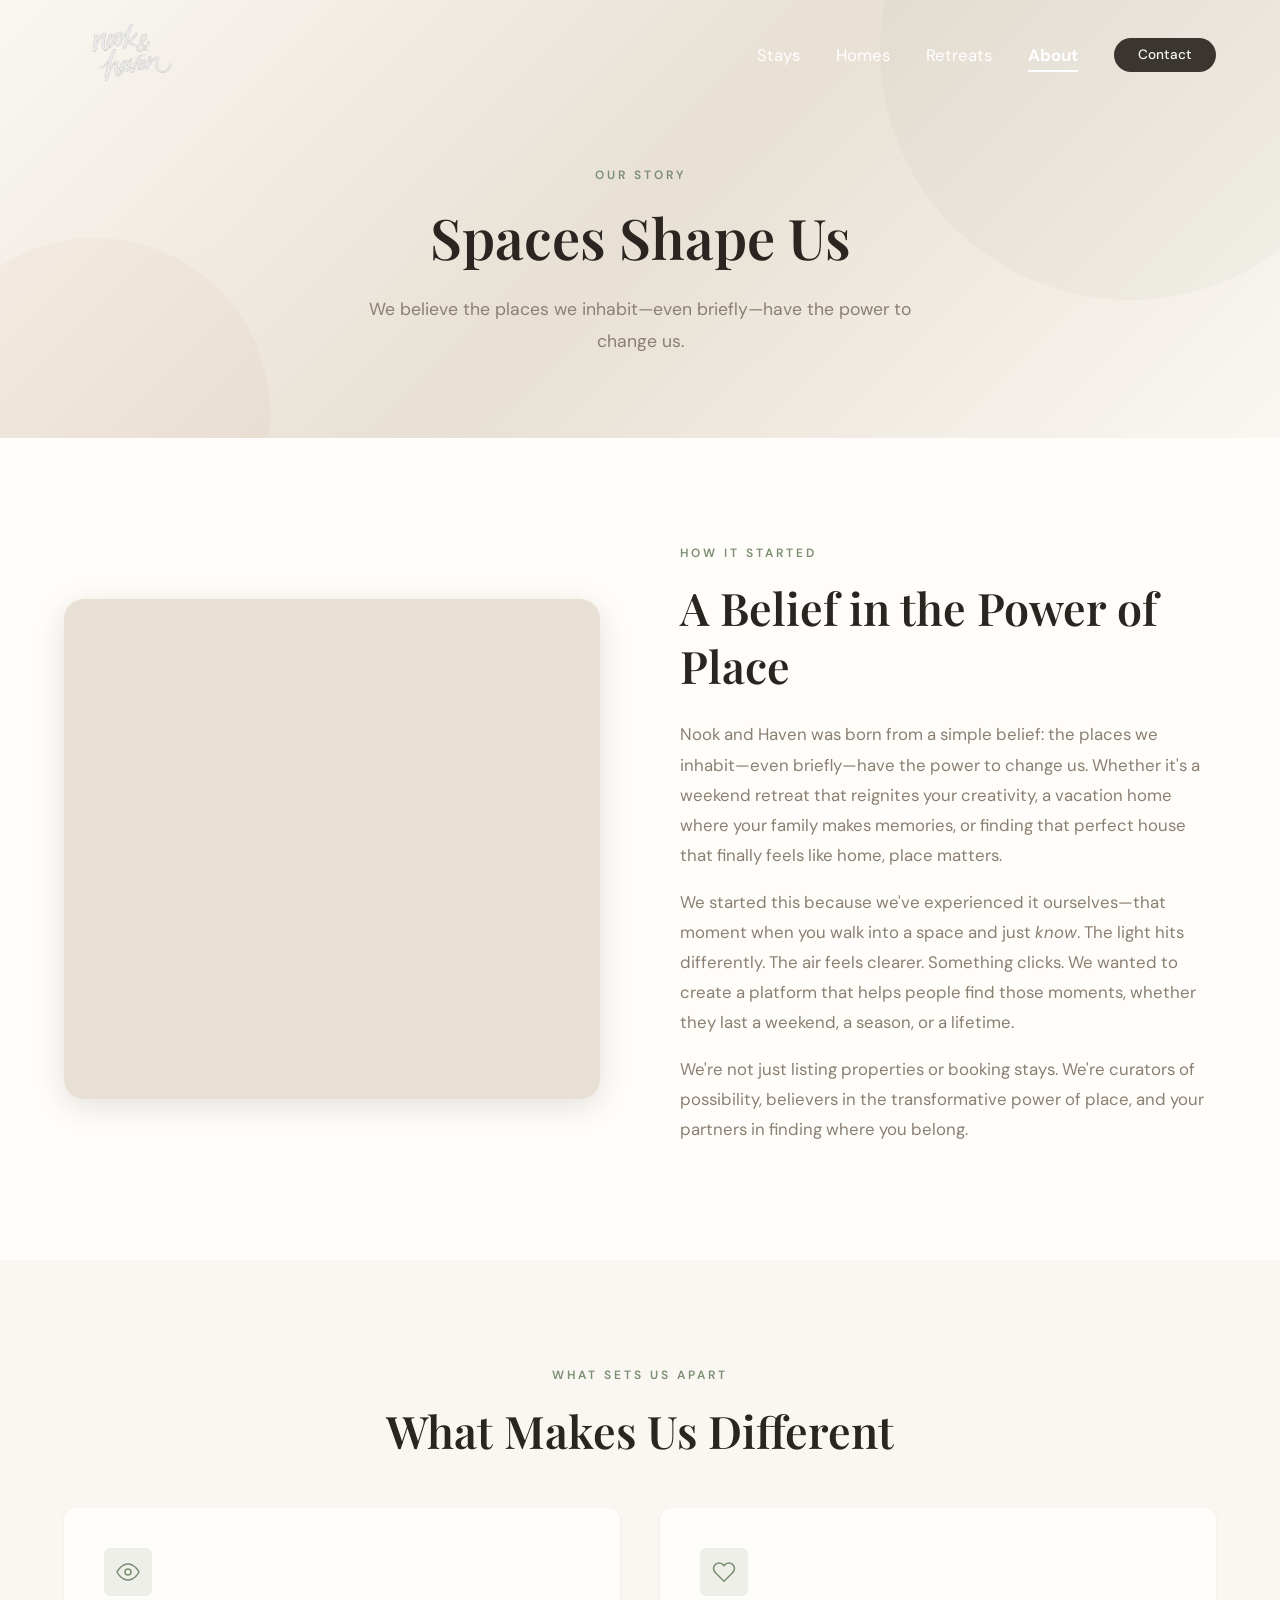
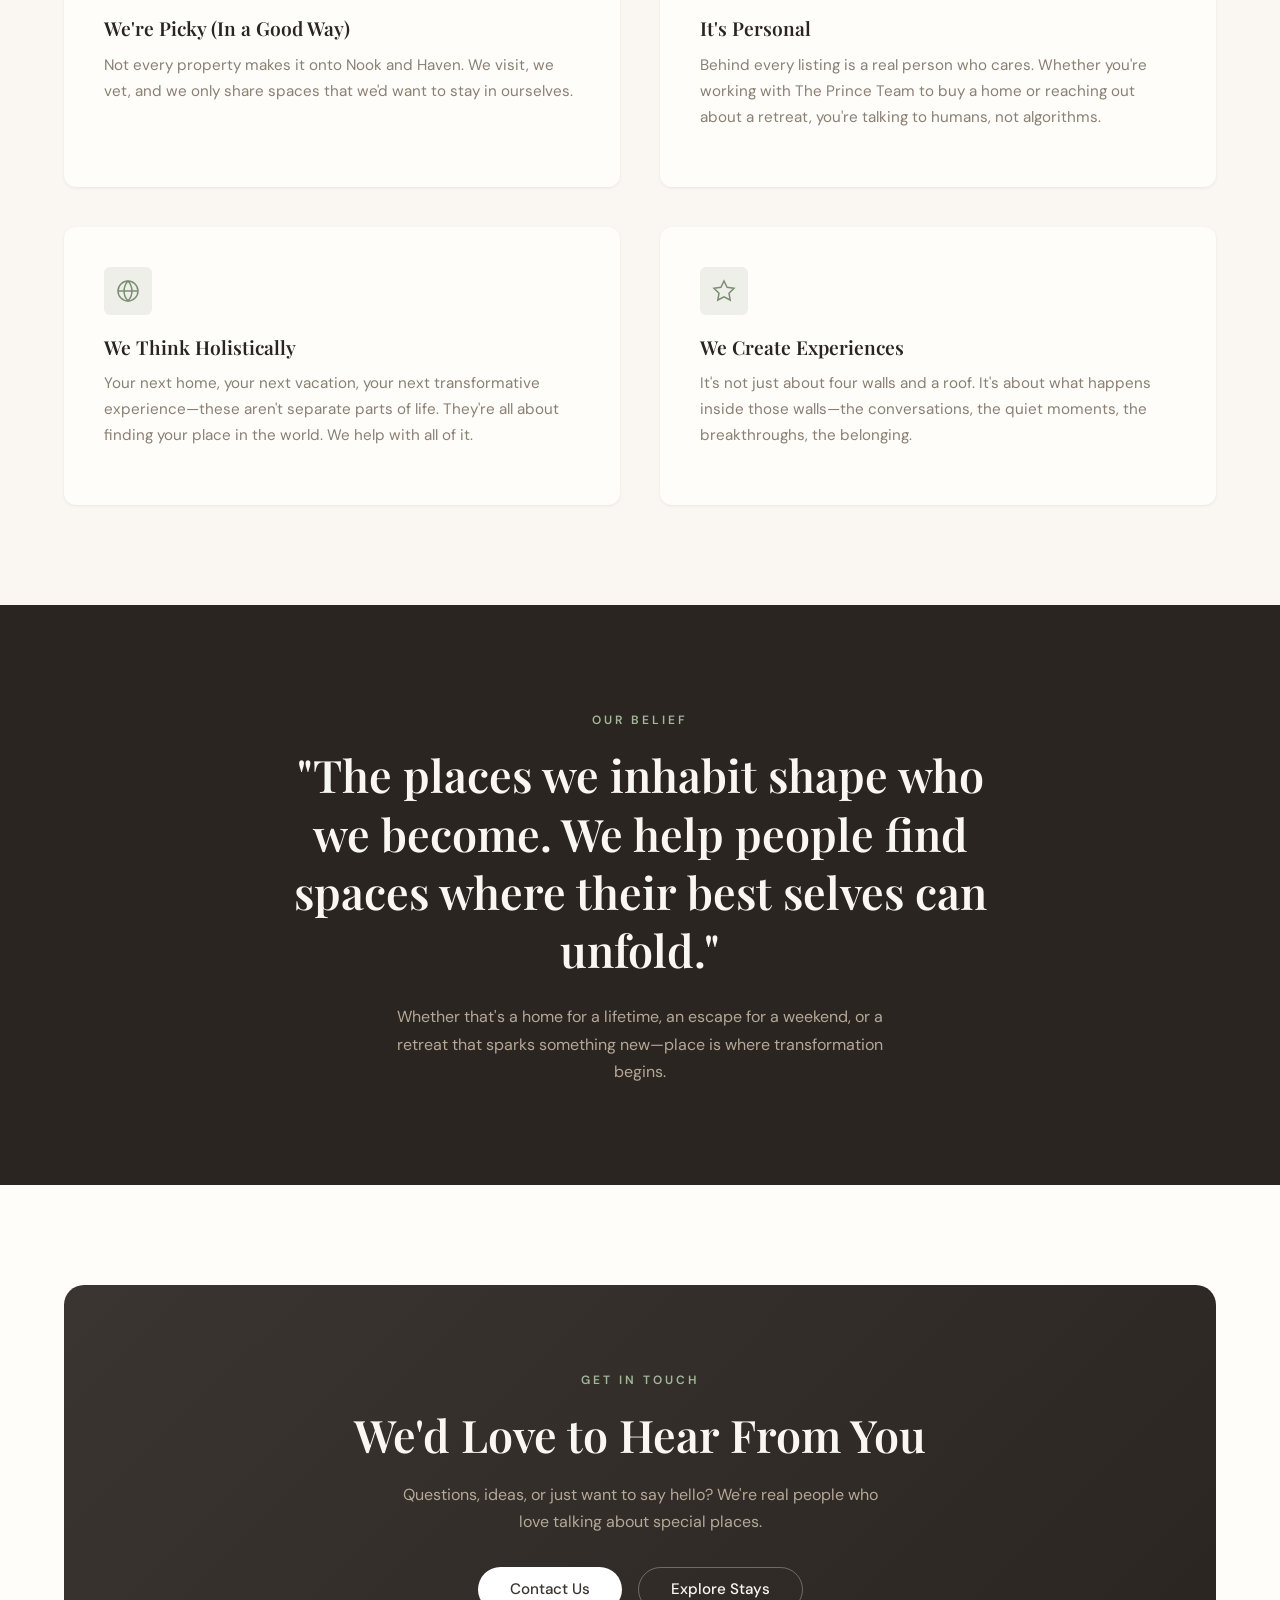
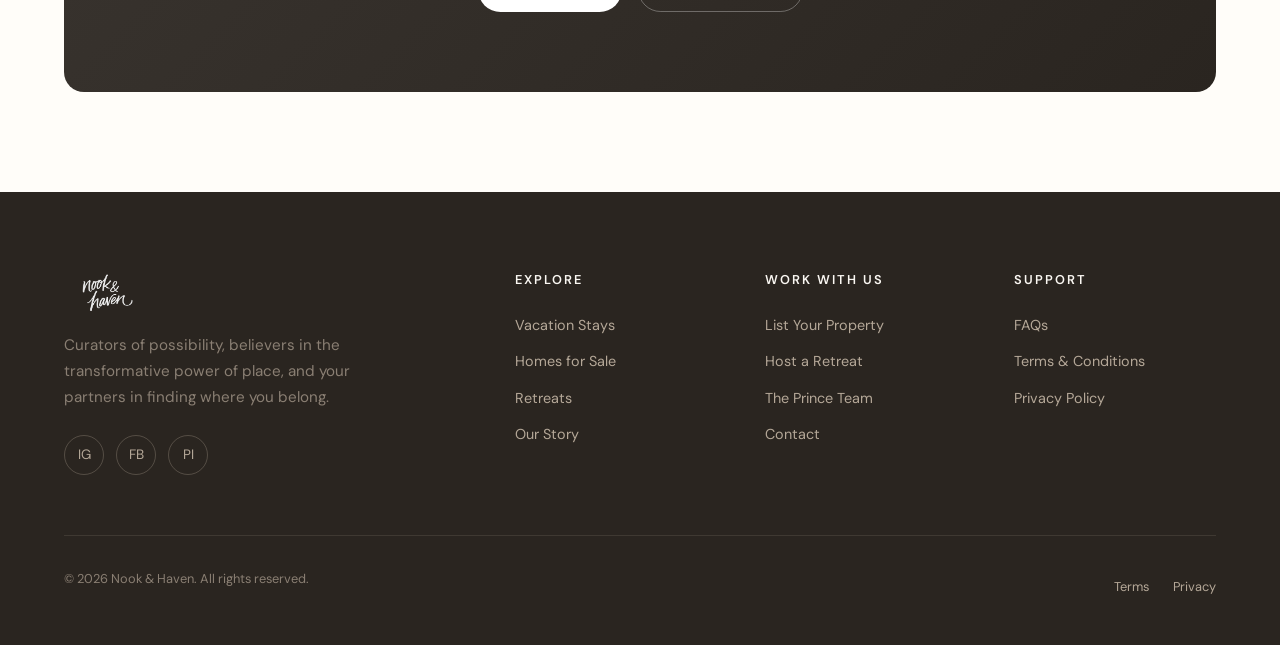
==== about.html @ 4a9108b0 "Initial commit: Nook & Haven website" ====
<!DOCTYPE html>
<html lang="en">
<head>
  <meta charset="UTF-8">
  <meta name="viewport" content="width=device-width, initial-scale=1.0">
  <meta name="description" content="Learn about Nook and Haven — our story, our values, and why we believe the places we inhabit have the power to change us.">
  <title>About &mdash; Nook &amp; Haven</title>
  <link rel="preconnect" href="https://fonts.googleapis.com">
  <link rel="preconnect" href="https://fonts.gstatic.com" crossorigin>
  <link href="https://fonts.googleapis.com/css2?family=DM+Sans:wght@400;500;600;700&family=Playfair+Display:ital,wght@0,400;0,600;0,700;1,400&display=swap" rel="stylesheet">
  <link rel="stylesheet" href="styles.css">
</head>
<body>

  <!-- Navigation -->
  <nav class="nav scrolled">
    <div class="nav__inner">
      <a href="index.html" class="nav__logo"><img src="files/nook-haven-logo-optimized.png" alt="Nook and Haven"></a>
      <ul class="nav__links">
        <li><a href="stays.html" class="nav__link">Stays</a></li>
        <li><a href="homes.html" class="nav__link">Homes</a></li>
        <li><a href="retreats.html" class="nav__link">Retreats</a></li>
        <li><a href="about.html" class="nav__link active">About</a></li>
        <li><a href="contact.html" class="btn btn--primary nav__cta">Contact</a></li>
      </ul>
      <button class="nav__toggle" aria-label="Toggle menu">
        <span></span><span></span><span></span>
      </button>
    </div>
  </nav>

  <!-- Page Hero -->
  <section class="page-hero">
    <div class="page-hero__shape page-hero__shape--1"></div>
    <div class="page-hero__shape page-hero__shape--2"></div>
    <div class="page-hero__content container">
      <span class="section-label">Our Story</span>
      <h1 class="page-hero__title">Spaces Shape Us</h1>
      <p class="page-hero__subtitle">We believe the places we inhabit&mdash;even briefly&mdash;have the power to change us.</p>
    </div>
  </section>

  <!-- Our Story -->
  <section class="section section--white">
    <div class="container">
      <div class="about-story">
        <div class="about-story__image" style="background-image: url('https://images.unsplash.com/photo-1600585154340-be6161a56a0c?w=800&q=80'); background-color: var(--color-sand);"></div>
        <div class="about-story__content">
          <span class="section-label">How It Started</span>
          <h2>A Belief in the Power of Place</h2>
          <p>Nook and Haven was born from a simple belief: the places we inhabit&mdash;even briefly&mdash;have the power to change us. Whether it's a weekend retreat that reignites your creativity, a vacation home where your family makes memories, or finding that perfect house that finally feels like home, place matters.</p>
          <p>We started this because we've experienced it ourselves&mdash;that moment when you walk into a space and just <em>know</em>. The light hits differently. The air feels clearer. Something clicks. We wanted to create a platform that helps people find those moments, whether they last a weekend, a season, or a lifetime.</p>
          <p>We're not just listing properties or booking stays. We're curators of possibility, believers in the transformative power of place, and your partners in finding where you belong.</p>
        </div>
      </div>
    </div>
  </section>

  <!-- What Makes Us Different -->
  <section class="section section--cream">
    <div class="container">
      <div class="text-center" style="margin-bottom: 48px;">
        <span class="section-label">What Sets Us Apart</span>
        <h2 class="section-title">What Makes Us Different</h2>
      </div>
      <div class="differentiators">

        <div class="differentiator">
          <div class="differentiator__icon">
            <svg width="24" height="24" viewBox="0 0 24 24" fill="none" stroke="currentColor" stroke-width="1.5"><path d="M1 12s4-8 11-8 11 8 11 8-4 8-11 8-11-8-11-8z"/><circle cx="12" cy="12" r="3"/></svg>
          </div>
          <h3 class="differentiator__title">We're Picky (In a Good Way)</h3>
          <p class="differentiator__desc">Not every property makes it onto Nook and Haven. We visit, we vet, and we only share spaces that we'd want to stay in ourselves.</p>
        </div>

        <div class="differentiator">
          <div class="differentiator__icon">
            <svg width="24" height="24" viewBox="0 0 24 24" fill="none" stroke="currentColor" stroke-width="1.5"><path d="M20.84 4.61a5.5 5.5 0 0 0-7.78 0L12 5.67l-1.06-1.06a5.5 5.5 0 0 0-7.78 7.78l1.06 1.06L12 21.23l7.78-7.78 1.06-1.06a5.5 5.5 0 0 0 0-7.78z"/></svg>
          </div>
          <h3 class="differentiator__title">It's Personal</h3>
          <p class="differentiator__desc">Behind every listing is a real person who cares. Whether you're working with The Prince Team to buy a home or reaching out about a retreat, you're talking to humans, not algorithms.</p>
        </div>

        <div class="differentiator">
          <div class="differentiator__icon">
            <svg width="24" height="24" viewBox="0 0 24 24" fill="none" stroke="currentColor" stroke-width="1.5"><circle cx="12" cy="12" r="10"/><line x1="2" y1="12" x2="22" y2="12"/><path d="M12 2a15.3 15.3 0 0 1 4 10 15.3 15.3 0 0 1-4 10 15.3 15.3 0 0 1-4-10 15.3 15.3 0 0 1 4-10z"/></svg>
          </div>
          <h3 class="differentiator__title">We Think Holistically</h3>
          <p class="differentiator__desc">Your next home, your next vacation, your next transformative experience&mdash;these aren't separate parts of life. They're all about finding your place in the world. We help with all of it.</p>
        </div>

        <div class="differentiator">
          <div class="differentiator__icon">
            <svg width="24" height="24" viewBox="0 0 24 24" fill="none" stroke="currentColor" stroke-width="1.5"><polygon points="12 2 15.09 8.26 22 9.27 17 14.14 18.18 21.02 12 17.77 5.82 21.02 7 14.14 2 9.27 8.91 8.26 12 2"/></svg>
          </div>
          <h3 class="differentiator__title">We Create Experiences</h3>
          <p class="differentiator__desc">It's not just about four walls and a roof. It's about what happens inside those walls&mdash;the conversations, the quiet moments, the breakthroughs, the belonging.</p>
        </div>

      </div>
    </div>
  </section>

  <!-- Values Section -->
  <section class="section section--dark">
    <div class="container text-center">
      <span class="section-label" style="color: var(--color-sage-light);">Our Belief</span>
      <h2 class="section-title" style="max-width: 700px; margin: 0 auto 24px;">
        "The places we inhabit shape who we become. We help people find spaces where their best selves can unfold."
      </h2>
      <p style="max-width: 500px; margin: 0 auto;">
        Whether that's a home for a lifetime, an escape for a weekend, or a retreat that sparks something new&mdash;place is where transformation begins.
      </p>
    </div>
  </section>

  <!-- CTA -->
  <section class="section section--white">
    <div class="container">
      <div class="cta-banner">
        <span class="section-label" style="color: var(--color-sage-light);">Get In Touch</span>
        <h2>We'd Love to Hear From You</h2>
        <p>Questions, ideas, or just want to say hello? We're real people who love talking about special places.</p>
        <div class="btn-group" style="justify-content: center;">
          <a href="contact.html" class="btn btn--white">Contact Us</a>
          <a href="stays.html" class="btn btn--secondary" style="border-color: rgba(255,255,255,0.3); color: var(--color-cream);">Explore Stays</a>
        </div>
      </div>
    </div>
  </section>

  <!-- Footer -->
  <footer class="footer">
    <div class="container">
      <div class="footer__grid">
        <div class="footer__brand">
          <div class="footer__logo"><img src="files/nook-haven-logo-optimized.png" alt="Nook and Haven"></div>
          <p class="footer__tagline">Curators of possibility, believers in the transformative power of place, and your partners in finding where you belong.</p>
          <div class="footer__social">
            <a href="#" class="footer__social-link" aria-label="Instagram">IG</a>
            <a href="#" class="footer__social-link" aria-label="Facebook">FB</a>
            <a href="#" class="footer__social-link" aria-label="Pinterest">PI</a>
          </div>
        </div>
        <div>
          <h4 class="footer__heading">Explore</h4>
          <a href="stays.html" class="footer__link">Vacation Stays</a>
          <a href="homes.html" class="footer__link">Homes for Sale</a>
          <a href="retreats.html" class="footer__link">Retreats</a>
          <a href="about.html" class="footer__link">Our Story</a>
        </div>
        <div>
          <h4 class="footer__heading">Work With Us</h4>
          <a href="contact.html" class="footer__link">List Your Property</a>
          <a href="contact.html" class="footer__link">Host a Retreat</a>
          <a href="homes.html" class="footer__link">The Prince Team</a>
          <a href="contact.html" class="footer__link">Contact</a>
        </div>
        <div>
          <h4 class="footer__heading">Support</h4>
          <a href="#" class="footer__link">FAQs</a>
          <a href="#" class="footer__link">Terms &amp; Conditions</a>
          <a href="#" class="footer__link">Privacy Policy</a>
        </div>
      </div>
      <div class="footer__bottom">
        <p>&copy; 2026 Nook &amp; Haven. All rights reserved.</p>
        <div class="footer__legal">
          <a href="#">Terms</a>
          <a href="#">Privacy</a>
        </div>
      </div>
    </div>
  </footer>

  <script src="script.js"></script>
</body>
</html>
---- styles.css ----
/* ============================================
   NOOK AND HAVEN - Main Stylesheet
   ============================================ */

/* --- CSS Variables / Design Tokens --- */
:root {
  --color-cream: #FAF7F2;
  --color-warm-white: #FFFDF9;
  --color-sand: #E8E0D4;
  --color-taupe: #B5A898;
  --color-warm-gray: #8A7F73;
  --color-charcoal: #3A3530;
  --color-dark: #2A2520;
  --color-sage: #7A8E72;
  --color-sage-light: #A3B89B;
  --color-sage-dark: #5E7356;
  --color-terracotta: #C4785B;
  --color-terracotta-light: #D99A7E;
  --color-gold: #C9A96E;
  --color-gold-light: #E0C88F;
  --color-white: #FFFFFF;

  --font-heading: 'Playfair Display', 'Georgia', serif;
  --font-body: 'DM Sans', 'Helvetica Neue', sans-serif;

  --shadow-sm: 0 1px 3px rgba(42, 37, 32, 0.08);
  --shadow-md: 0 4px 12px rgba(42, 37, 32, 0.1);
  --shadow-lg: 0 8px 30px rgba(42, 37, 32, 0.12);
  --shadow-xl: 0 16px 50px rgba(42, 37, 32, 0.15);

  --radius-sm: 6px;
  --radius-md: 12px;
  --radius-lg: 20px;
  --radius-xl: 30px;

  --transition: 0.3s ease;
  --max-width: 1200px;
}

/* --- Reset & Base --- */
*,
*::before,
*::after {
  margin: 0;
  padding: 0;
  box-sizing: border-box;
}

html {
  scroll-behavior: smooth;
  font-size: 16px;
}

body {
  font-family: var(--font-body);
  color: var(--color-charcoal);
  background-color: var(--color-cream);
  line-height: 1.7;
  -webkit-font-smoothing: antialiased;
}

body.page-home p {
  font-weight: 600;
}

body.page-home .testimonial-card p {
  font-weight: 400;
}

img {
  max-width: 100%;
  height: auto;
  display: block;
}

a {
  color: inherit;
  text-decoration: none;
  transition: color var(--transition);
}

ul {
  list-style: none;
}

h1, h2, h3, h4, h5, h6 {
  font-family: var(--font-heading);
  font-weight: 600;
  line-height: 1.3;
  color: var(--color-dark);
}

h1 { font-size: clamp(2.2rem, 5vw, 3.8rem); }
h2 { font-size: clamp(1.8rem, 3.5vw, 2.8rem); }
h3 { font-size: clamp(1.3rem, 2.5vw, 1.8rem); }
h4 { font-size: 1.2rem; }

p {
  margin-bottom: 1rem;
  color: var(--color-warm-gray);
}

/* --- Utility Classes --- */
.container {
  max-width: var(--max-width);
  margin: 0 auto;
  padding: 0 24px;
}

.section {
  padding: 100px 0;
}

.section--cream { background: var(--color-cream); }
.section--white { background: var(--color-warm-white); }
.section--dark {
  background: var(--color-dark);
  color: var(--color-sand);
}
.section--dark h2,
.section--dark h3 { color: var(--color-cream); }
.section--dark p { color: var(--color-taupe); }

.text-center { text-align: center; }

.section-label {
  display: inline-block;
  font-family: var(--font-body);
  font-size: 0.75rem;
  font-weight: 600;
  text-transform: uppercase;
  letter-spacing: 3px;
  color: var(--color-sage);
  margin-bottom: 16px;
}

.section-title {
  margin-bottom: 20px;
}

.section-subtitle {
  font-size: 1.1rem;
  max-width: 640px;
  margin: 0 auto 48px;
  color: var(--color-warm-gray);
  line-height: 1.8;
}

/* --- Buttons --- */
.btn {
  display: inline-flex;
  align-items: center;
  gap: 8px;
  padding: 14px 32px;
  border: none;
  border-radius: var(--radius-xl);
  font-family: var(--font-body);
  font-size: 0.95rem;
  font-weight: 500;
  cursor: pointer;
  transition: all var(--transition);
  text-decoration: none;
  line-height: 1;
}

.btn--primary {
  background: var(--color-charcoal);
  color: var(--color-cream);
}
.btn--primary:hover {
  background: var(--color-dark);
  transform: translateY(-2px);
  box-shadow: var(--shadow-md);
}

.btn--secondary {
  background: transparent;
  color: var(--color-charcoal);
  border: 1.5px solid var(--color-taupe);
}
.btn--secondary:hover {
  border-color: var(--color-charcoal);
  transform: translateY(-2px);
}

.btn--sage {
  background: var(--color-sage);
  color: var(--color-white);
}
.btn--sage:hover {
  background: var(--color-sage-dark);
  transform: translateY(-2px);
  box-shadow: var(--shadow-md);
}

.btn--terracotta {
  background: var(--color-terracotta);
  color: var(--color-white);
}
.btn--terracotta:hover {
  background: #b06a4e;
  transform: translateY(-2px);
  box-shadow: var(--shadow-md);
}

.btn--ghost {
  background: transparent;
  color: var(--color-charcoal);
  padding: 10px 0;
  border-radius: 0;
}
.btn--ghost:hover {
  color: var(--color-sage-dark);
}
.btn--ghost .arrow {
  transition: transform var(--transition);
}
.btn--ghost:hover .arrow {
  transform: translateX(4px);
}

.btn--white {
  background: var(--color-white);
  color: var(--color-charcoal);
}
.btn--white:hover {
  transform: translateY(-2px);
  box-shadow: var(--shadow-lg);
}

.btn-group {
  display: flex;
  gap: 16px;
  flex-wrap: wrap;
}

/* --- Navigation --- */
.nav {
  position: fixed;
  top: 0;
  left: 0;
  right: 0;
  z-index: 1000;
  padding: 20px 0;
  transition: all var(--transition);
}

.nav.scrolled {
  padding: 14px 0;
}

.nav.scrolled .nav__logo img {
  filter: none;
}

.nav.scrolled .nav__link {
  color: var(--color-charcoal);
}

.nav.scrolled .nav__link:hover,
.nav.scrolled .nav__link.active {
  color: var(--color-dark);
}

.nav.scrolled .nav__link::after {
  background: var(--color-dark);
}

.nav__inner {
  display: flex;
  align-items: center;
  justify-content: space-between;
  max-width: var(--max-width);
  margin: 0 auto;
  padding: 0 24px;
}

.nav__logo {
  display: inline-block;
  line-height: 0;
}
.nav__logo img {
  height: 70px;
  width: auto;
  display: block;
  transition: height var(--transition), filter var(--transition);
  filter: invert(1);
}
.nav.scrolled .nav__logo img {
  height: 52px;
  filter: none;
}

.nav__links {
  display: flex;
  align-items: center;
  gap: 36px;
}

.nav__link {
  font-size: 1.05rem;
  font-weight: 400;
  color: var(--color-white);
  position: relative;
  padding: 4px 0;
  transition: font-weight var(--transition), color var(--transition);
}
.nav__link::after {
  content: '';
  position: absolute;
  bottom: -2px;
  left: 0;
  width: 0;
  height: 2px;
  background: var(--color-white);
  transition: width var(--transition);
}
.nav__link:hover,
.nav__link.active {
  color: var(--color-white);
  font-weight: 700;
}
.nav__link:hover::after,
.nav__link.active::after {
  width: 100%;
}

.nav__cta {
  padding: 10px 24px;
  font-size: 0.85rem;
}

/* Mobile menu toggle */
.nav__toggle {
  display: none;
  background: none;
  border: none;
  cursor: pointer;
  padding: 8px;
}
.nav__toggle span {
  display: block;
  width: 24px;
  height: 2px;
  background: var(--color-charcoal);
  margin: 6px 0;
  transition: all var(--transition);
}

/* --- Hero Section --- */
.hero {
  position: relative;
  min-height: 100vh;
  display: flex;
  align-items: center;
  justify-content: center;
  text-align: center;
  overflow: hidden;
  background: linear-gradient(135deg, var(--color-cream) 0%, var(--color-sand) 100%);
}

.hero__video {
  position: absolute;
  inset: 0;
  width: 100%;
  height: 100%;
  object-fit: cover;
  z-index: 0;
}

.hero__bg {
  position: absolute;
  inset: 0;
  background-size: cover;
  background-position: center;
  opacity: 0.3;
}

.hero__overlay {
  position: absolute;
  inset: 0;
  background: linear-gradient(
    180deg,
    rgba(42, 37, 32, 0.25) 0%,
    rgba(42, 37, 32, 0.4) 50%,
    rgba(42, 37, 32, 0.6) 100%
  );
  z-index: 1;
}

.hero__content {
  position: relative;
  z-index: 2;
  max-width: 800px;
  padding: 120px 24px 80px;
}

.hero__logo {
  max-width: 320px;
  width: 100%;
  height: auto;
  margin: 0 auto 32px;
  display: block;
}

.hero__title--script {
  font-family: 'Cormorant Garamond', serif;
  font-weight: 700;
  font-style: italic;
  font-size: clamp(3rem, 6.5vw, 5.5rem);
  white-space: nowrap;
  letter-spacing: -1px;
  color: var(--color-white);
}

.hero__title--script-sm {
  font-size: clamp(2.2rem, 5vw, 4rem);
}

.hero__tagline {
  font-family: var(--font-body);
  font-size: 0.8rem;
  font-weight: 600;
  text-transform: uppercase;
  letter-spacing: 4px;
  color: var(--color-sage);
  margin-bottom: 24px;
}

.hero__title {
  font-size: clamp(2.5rem, 6vw, 4.5rem);
  margin-bottom: 24px;
  color: var(--color-white);
  line-height: 1.15;
}

.hero__subtitle {
  font-size: 1.25rem;
  color: rgba(255, 255, 255, 0.85);
  max-width: 650px;
  margin: 0 auto 40px;
  line-height: 1.8;
}
.hero__subtitle strong {
  display: inline-block;
  margin-top: 8px;
  font-weight: 600;
  color: var(--color-white);
}

.hero__buttons {
  display: flex;
  gap: 16px;
  justify-content: center;
  flex-wrap: wrap;
}

/* Hero Carousel */
.hero__carousel {
  position: relative;
  height: 56px;
  display: flex;
  align-items: center;
  justify-content: center;
}

.hero__carousel-item {
  position: absolute;
  padding: 14px 40px;
  border: 1.5px solid rgba(255, 255, 255, 0.5);
  border-radius: var(--radius-xl);
  font-family: var(--font-body);
  font-size: 1.05rem;
  font-weight: 500;
  color: var(--color-white);
  text-decoration: none;
  white-space: nowrap;
  opacity: 0;
  transform: translateY(12px);
  transition: opacity 0.6s ease, transform 0.6s ease, background 0.3s ease, border-color 0.3s ease;
  pointer-events: none;
}

.hero__carousel-item.active {
  opacity: 1;
  transform: translateY(0);
  pointer-events: auto;
}

.hero__carousel-item:hover {
  background: rgba(255, 255, 255, 0.15);
  border-color: rgba(255, 255, 255, 0.8);
}

/* Decorative shapes */
.hero__shape {
  position: absolute;
  border-radius: 50%;
  opacity: 0.06;
  background: var(--color-sage);
}
.hero__shape--1 {
  width: 400px;
  height: 400px;
  top: -100px;
  right: -100px;
}
.hero__shape--2 {
  width: 300px;
  height: 300px;
  bottom: -50px;
  left: -80px;
  background: var(--color-terracotta);
}

/* --- Pathways Section --- */
.pathways {
  display: grid;
  grid-template-columns: repeat(3, 1fr);
  gap: 32px;
}

.pathway-card {
  background: var(--color-warm-white);
  border-radius: var(--radius-lg);
  overflow: hidden;
  transition: all var(--transition);
  box-shadow: var(--shadow-sm);
}
.pathway-card:hover {
  transform: translateY(-8px);
  box-shadow: var(--shadow-lg);
}

.pathway-card__image {
  height: 280px;
  background-size: cover;
  background-position: center;
  position: relative;
}
.pathway-card__image::after {
  content: '';
  position: absolute;
  bottom: 0;
  left: 0;
  right: 0;
  height: 60%;
  background: linear-gradient(transparent, rgba(42, 37, 32, 0.2));
}

.pathway-card__body {
  padding: 32px;
}

.pathway-card__tag {
  font-size: 0.75rem;
  font-weight: 600;
  text-transform: uppercase;
  letter-spacing: 2px;
  color: var(--color-sage);
  margin-bottom: 12px;
}

.pathway-card__title {
  font-size: 1.5rem;
  margin-bottom: 12px;
}

.pathway-card__desc {
  font-size: 0.95rem;
  margin-bottom: 24px;
  line-height: 1.7;
}

/* --- Collection Cards --- */
.collections-grid {
  display: grid;
  grid-template-columns: repeat(4, 1fr);
  gap: 24px;
}

.collection-card {
  position: relative;
  border-radius: var(--radius-md);
  overflow: hidden;
  height: 320px;
  cursor: pointer;
  transition: all var(--transition);
}
.collection-card:hover {
  transform: translateY(-4px);
  box-shadow: var(--shadow-lg);
}

.collection-card__bg {
  position: absolute;
  inset: 0;
  background-size: cover;
  background-position: center;
  transition: transform 0.6s ease;
}
.collection-card:hover .collection-card__bg {
  transform: scale(1.05);
}

.collection-card__overlay {
  position: absolute;
  inset: 0;
  background: linear-gradient(transparent 40%, rgba(42, 37, 32, 0.75));
}

.collection-card__content {
  position: absolute;
  bottom: 0;
  left: 0;
  right: 0;
  padding: 28px;
  color: var(--color-white);
}

.collection-card__title {
  font-size: 1.2rem;
  color: var(--color-white);
  margin-bottom: 6px;
}

.collection-card__desc {
  font-size: 0.85rem;
  color: rgba(255, 255, 255, 0.8);
  margin-bottom: 0;
}

/* --- Testimonials --- */
.testimonials-grid {
  display: grid;
  grid-template-columns: repeat(3, 1fr);
  gap: 32px;
}

.testimonial-card {
  background: var(--color-warm-white);
  border-radius: var(--radius-md);
  padding: 40px;
  box-shadow: var(--shadow-sm);
  transition: all var(--transition);
}
.testimonial-card:hover {
  box-shadow: var(--shadow-md);
}

.testimonial-card__quote {
  font-family: var(--font-heading);
  font-size: 1.05rem;
  font-style: italic;
  font-weight: 400;
  color: var(--color-charcoal);
  line-height: 1.8;
  margin-bottom: 24px;
  position: relative;
}
.testimonial-card__quote::before {
  content: '\201C';
  font-size: 3rem;
  color: var(--color-sage-light);
  position: absolute;
  top: -20px;
  left: -4px;
  line-height: 1;
}

.testimonial-card__author {
  font-family: var(--font-heading);
  font-size: 0.9rem;
  font-style: italic;
  font-weight: 400;
  color: var(--color-charcoal);
}

.testimonial-card__role {
  font-family: var(--font-heading);
  font-size: 0.8rem;
  font-style: italic;
  font-weight: 400;
  color: var(--color-taupe);
}

/* --- Property / Listing Cards --- */
.listings-grid {
  display: grid;
  grid-template-columns: repeat(3, 1fr);
  gap: 32px;
}

.listing-card {
  display: block;
  background: transparent;
  border-radius: var(--radius-md);
  overflow: hidden;
  transition: all var(--transition);
  position: relative;
  text-decoration: none;
  color: inherit;
  cursor: pointer;
}
.listing-card:hover {
  transform: translateY(-4px);
  box-shadow: 0 12px 40px rgba(0,0,0,0.3);
}
.listing-card:hover .listing-card__image {
  filter: brightness(1.08);
}

.listing-card__image {
  position: absolute;
  inset: 0;
  background-size: cover;
  background-position: center;
  transition: filter var(--transition);
}
.listing-card__image::after {
  content: '';
  position: absolute;
  inset: 0;
  background: linear-gradient(to top, rgba(0,0,0,0.7) 0%, rgba(0,0,0,0.15) 40%, rgba(0,0,0,0.3) 70%, rgba(0,0,0,0.5) 100%);
}

.listing-card__header {
  position: relative;
  z-index: 1;
  padding: 24px 24px 320px;
}

.listing-card__body {
  position: relative;
  z-index: 1;
  padding: 160px 24px 24px;
  display: flex;
  flex-direction: column;
  justify-content: flex-end;
}

.listing-card__location {
  font-size: 0.8rem;
  font-weight: 700;
  color: rgba(255,255,255,0.9);
  text-transform: uppercase;
  letter-spacing: 1.5px;
  margin-bottom: 6px;
  text-shadow: 0 1px 3px rgba(0,0,0,0.4);
}

.listing-card__title {
  font-size: 1.35rem;
  font-weight: 700;
  margin-bottom: 0;
  color: var(--color-white);
  text-shadow: 0 1px 4px rgba(0,0,0,0.4);
}

.listing-card__desc {
  font-size: 0.9rem;
  font-weight: 500;
  margin-bottom: 16px;
  display: -webkit-box;
  -webkit-line-clamp: 2;
  -webkit-box-orient: vertical;
  overflow: hidden;
  color: rgba(255,255,255,0.9);
  text-shadow: 0 1px 3px rgba(0,0,0,0.3);
}

.listing-card__meta {
  display: flex;
  align-items: center;
  gap: 16px;
  font-size: 0.85rem;
  font-weight: 600;
  color: rgba(255,255,255,0.85);
  margin-bottom: 0;
  text-shadow: 0 1px 3px rgba(0,0,0,0.3);
}

.listing-card__meta-item {
  display: flex;
  align-items: center;
  gap: 4px;
}

.listing-card__divider {
  height: 1px;
  background: rgba(255,255,255,0.3);
  margin-bottom: 16px;
}

.listing-card__footer {
  display: flex;
  justify-content: space-between;
  align-items: center;
  margin-bottom: 12px;
}

.listing-card__price {
  font-family: var(--font-heading);
  font-size: 1.15rem;
  font-weight: 700;
  color: var(--color-white);
  text-shadow: 0 1px 3px rgba(0,0,0,0.3);
  display: block;
  margin-bottom: 8px;
}
.listing-card__price span {
  font-family: var(--font-body);
  font-size: 0.8rem;
  font-weight: 500;
  color: rgba(255,255,255,0.8);
}

/* --- Filter Bar --- */
.filter-bar {
  background: var(--color-warm-white);
  border-radius: var(--radius-lg);
  padding: 24px 32px;
  box-shadow: var(--shadow-md);
  margin-bottom: 48px;
}

.filter-bar__row {
  display: flex;
  gap: 16px;
  align-items: end;
  flex-wrap: wrap;
}

.filter-bar__group {
  flex: 1;
  min-width: 160px;
}

.filter-bar__label {
  display: block;
  font-size: 0.75rem;
  font-weight: 600;
  text-transform: uppercase;
  letter-spacing: 1px;
  color: var(--color-warm-gray);
  margin-bottom: 8px;
}

.filter-bar__input,
.filter-bar__select {
  width: 100%;
  padding: 12px 16px;
  border: 1.5px solid var(--color-sand);
  border-radius: var(--radius-sm);
  font-family: var(--font-body);
  font-size: 0.9rem;
  color: var(--color-charcoal);
  background: var(--color-white);
  transition: border-color var(--transition);
  appearance: none;
}

.filter-bar__input:focus,
.filter-bar__select:focus {
  outline: none;
  border-color: var(--color-sage);
}

.filter-bar__select {
  background-image: url("data:image/svg+xml,%3Csvg xmlns='http://www.w3.org/2000/svg' width='12' height='12' viewBox='0 0 24 24' fill='none' stroke='%238A7F73' stroke-width='2'%3E%3Cpath d='M6 9l6 6 6-6'/%3E%3C/svg%3E");
  background-repeat: no-repeat;
  background-position: right 14px center;
  padding-right: 40px;
}

.filter-bar__btn {
  padding: 12px 28px;
  white-space: nowrap;
}

/* Filter chips */
.filter-chips {
  display: flex;
  gap: 10px;
  flex-wrap: wrap;
  margin-top: 16px;
}

.filter-chip {
  padding: 8px 18px;
  border: 1.5px solid var(--color-sand);
  border-radius: var(--radius-xl);
  font-size: 0.85rem;
  color: var(--color-warm-gray);
  cursor: pointer;
  transition: all var(--transition);
  background: none;
  font-family: var(--font-body);
}
.filter-chip:hover,
.filter-chip.active {
  border-color: var(--color-sage);
  color: var(--color-sage-dark);
  background: rgba(122, 142, 114, 0.08);
}

/* --- Page Hero (inner pages) --- */
.page-hero {
  padding: 160px 0 80px;
  text-align: center;
  background: linear-gradient(135deg, var(--color-cream) 0%, var(--color-sand) 50%, var(--color-cream) 100%);
  position: relative;
  overflow: hidden;
}

.page-hero__shape {
  position: absolute;
  border-radius: 50%;
  opacity: 0.05;
}
.page-hero__shape--1 {
  width: 500px;
  height: 500px;
  background: var(--color-sage);
  top: -200px;
  right: -100px;
}
.page-hero__shape--2 {
  width: 350px;
  height: 350px;
  background: var(--color-terracotta);
  bottom: -150px;
  left: -80px;
}

.page-hero__content {
  position: relative;
  z-index: 2;
}

.page-hero__title {
  font-size: clamp(2.2rem, 5vw, 3.5rem);
  margin-bottom: 20px;
}

.page-hero__subtitle {
  font-size: 1.1rem;
  max-width: 600px;
  margin: 0 auto;
  color: var(--color-warm-gray);
  line-height: 1.8;
}

/* --- About Page --- */
.about-story {
  display: grid;
  grid-template-columns: 1fr 1fr;
  gap: 80px;
  align-items: center;
}

.about-story__image {
  border-radius: var(--radius-lg);
  height: 500px;
  background-size: cover;
  background-position: center;
  box-shadow: var(--shadow-lg);
}

.about-story__content h2 {
  margin-bottom: 24px;
}
.about-story__content p {
  font-size: 1.05rem;
  line-height: 1.8;
}

/* Differentiators */
.differentiators {
  display: grid;
  grid-template-columns: repeat(2, 1fr);
  gap: 40px;
}

.differentiator {
  padding: 40px;
  background: var(--color-warm-white);
  border-radius: var(--radius-md);
  box-shadow: var(--shadow-sm);
  transition: all var(--transition);
}
.differentiator:hover {
  box-shadow: var(--shadow-md);
  transform: translateY(-4px);
}

.differentiator__icon {
  width: 48px;
  height: 48px;
  background: rgba(122, 142, 114, 0.12);
  border-radius: var(--radius-sm);
  display: flex;
  align-items: center;
  justify-content: center;
  margin-bottom: 20px;
  color: var(--color-sage);
  font-size: 1.3rem;
}

.differentiator__title {
  font-size: 1.2rem;
  margin-bottom: 12px;
}

.differentiator__desc {
  font-size: 0.95rem;
  line-height: 1.7;
}

/* --- Homes Page: Why Work With Us --- */
.why-grid {
  display: grid;
  grid-template-columns: repeat(3, 1fr);
  gap: 40px;
}

.why-card {
  text-align: center;
  padding: 48px 32px;
  background: var(--color-warm-white);
  border-radius: var(--radius-md);
  box-shadow: var(--shadow-sm);
}

.why-card__icon {
  width: 60px;
  height: 60px;
  margin: 0 auto 24px;
  background: rgba(122, 142, 114, 0.12);
  border-radius: 50%;
  display: flex;
  align-items: center;
  justify-content: center;
  font-size: 1.5rem;
  color: var(--color-sage);
}

.why-card__title {
  margin-bottom: 12px;
}

.why-card__desc {
  font-size: 0.95rem;
}

/* --- Retreat Cards --- */
.retreat-card {
  background: var(--color-warm-white);
  border-radius: var(--radius-md);
  overflow: hidden;
  box-shadow: var(--shadow-sm);
  display: grid;
  grid-template-columns: 380px 1fr;
  transition: all var(--transition);
}
.retreat-card:hover {
  box-shadow: var(--shadow-lg);
  transform: translateY(-4px);
}

.retreat-card__image {
  background-size: cover;
  background-position: center;
  min-height: 300px;
}

.retreat-card__body {
  padding: 36px;
  display: flex;
  flex-direction: column;
}

.retreat-card__type {
  font-size: 0.75rem;
  font-weight: 600;
  text-transform: uppercase;
  letter-spacing: 2px;
  color: var(--color-terracotta);
  margin-bottom: 8px;
}

.retreat-card__title {
  font-size: 1.4rem;
  margin-bottom: 8px;
}

.retreat-card__info {
  font-size: 0.85rem;
  color: var(--color-taupe);
  margin-bottom: 16px;
  display: flex;
  gap: 16px;
  flex-wrap: wrap;
}

.retreat-card__desc {
  font-size: 0.95rem;
  line-height: 1.7;
  margin-bottom: 20px;
  flex: 1;
}

.retreat-card__features {
  display: flex;
  gap: 20px;
  flex-wrap: wrap;
  margin-bottom: 24px;
  font-size: 0.85rem;
  color: var(--color-sage-dark);
}

.retreat-card__features span::before {
  content: '\2713\0020';
}

.retreat-card__footer {
  display: flex;
  justify-content: space-between;
  align-items: center;
  margin-top: auto;
}

.retreat-card__price {
  font-family: var(--font-heading);
  font-size: 1.2rem;
  font-weight: 600;
  color: var(--color-dark);
}

/* --- Contact Page --- */
.contact-grid {
  display: grid;
  grid-template-columns: 1fr 1fr;
  gap: 60px;
}

.contact-form {
  background: var(--color-warm-white);
  padding: 48px;
  border-radius: var(--radius-lg);
  box-shadow: var(--shadow-md);
}

.form-group {
  margin-bottom: 24px;
}

.form-label {
  display: block;
  font-size: 0.85rem;
  font-weight: 600;
  color: var(--color-charcoal);
  margin-bottom: 8px;
}

.form-input,
.form-select,
.form-textarea {
  width: 100%;
  padding: 14px 18px;
  border: 1.5px solid var(--color-sand);
  border-radius: var(--radius-sm);
  font-family: var(--font-body);
  font-size: 0.95rem;
  color: var(--color-charcoal);
  background: var(--color-white);
  transition: border-color var(--transition);
}

.form-input:focus,
.form-select:focus,
.form-textarea:focus {
  outline: none;
  border-color: var(--color-sage);
}

.form-textarea {
  min-height: 140px;
  resize: vertical;
}

.form-select {
  appearance: none;
  background-image: url("data:image/svg+xml,%3Csvg xmlns='http://www.w3.org/2000/svg' width='12' height='12' viewBox='0 0 24 24' fill='none' stroke='%238A7F73' stroke-width='2'%3E%3Cpath d='M6 9l6 6 6-6'/%3E%3C/svg%3E");
  background-repeat: no-repeat;
  background-position: right 14px center;
  padding-right: 40px;
}

.contact-info {
  padding-top: 16px;
}

.contact-info h3 {
  margin-bottom: 16px;
}

.contact-info p {
  margin-bottom: 32px;
}

.contact-channels {
  display: flex;
  flex-direction: column;
  gap: 24px;
}

.contact-channel {
  display: flex;
  gap: 16px;
  align-items: flex-start;
}

.contact-channel__icon {
  width: 44px;
  height: 44px;
  background: rgba(122, 142, 114, 0.12);
  border-radius: var(--radius-sm);
  display: flex;
  align-items: center;
  justify-content: center;
  color: var(--color-sage);
  flex-shrink: 0;
  font-size: 1.1rem;
}

.contact-channel__label {
  font-size: 0.8rem;
  color: var(--color-taupe);
  text-transform: uppercase;
  letter-spacing: 1px;
  margin-bottom: 4px;
}

.contact-channel__value {
  font-weight: 500;
  color: var(--color-charcoal);
  font-size: 0.95rem;
}

/* --- CTA Banner --- */
.cta-banner {
  text-align: center;
  padding: 80px 24px;
  background: linear-gradient(135deg, var(--color-charcoal) 0%, var(--color-dark) 100%);
  border-radius: var(--radius-lg);
  color: var(--color-cream);
}

.cta-banner h2 {
  color: var(--color-cream);
  margin-bottom: 16px;
}

.cta-banner p {
  color: var(--color-taupe);
  max-width: 500px;
  margin: 0 auto 32px;
}

/* --- CTA Video Section (full bleed) --- */
.cta-video-section {
  position: relative;
  padding: 120px 24px;
  text-align: center;
  overflow: hidden;
}

.cta-video-section__video {
  position: absolute;
  inset: 0;
  width: 100%;
  height: 100%;
  object-fit: cover;
  z-index: 0;
}

.cta-video-section__overlay {
  position: absolute;
  inset: 0;
  background: rgba(42, 37, 32, 0.6);
  z-index: 1;
}

.cta-video-section__content {
  position: relative;
  z-index: 2;
  max-width: 800px;
  margin: 0 auto;
  color: var(--color-cream);
  display: flex;
  flex-direction: column;
  align-items: center;
}

.cta-video-section__content h2 {
  color: var(--color-cream);
  margin-bottom: 16px;
}

.cta-video-section__content p {
  color: rgba(255, 255, 255, 0.8);
  max-width: 600px;
  margin: 0 auto 24px;
  text-align: center;
}

/* --- Footer --- */
.footer {
  background: var(--color-dark);
  color: var(--color-taupe);
  padding: 80px 0 40px;
}

.footer__grid {
  display: grid;
  grid-template-columns: 2fr 1fr 1fr 1fr;
  gap: 48px;
  margin-bottom: 60px;
}

.footer__brand {
  max-width: 300px;
}

.footer__logo {
  margin-bottom: 16px;
  line-height: 0;
}
.footer__logo img {
  height: 45px;
  width: auto;
  display: block;
  filter: invert(1);
}

.footer__tagline {
  font-size: 0.95rem;
  line-height: 1.7;
  margin-bottom: 24px;
}

.footer__social {
  display: flex;
  gap: 12px;
}

.footer__social-link {
  width: 40px;
  height: 40px;
  border: 1.5px solid rgba(181, 168, 152, 0.3);
  border-radius: 50%;
  display: flex;
  align-items: center;
  justify-content: center;
  color: var(--color-taupe);
  transition: all var(--transition);
  font-size: 0.85rem;
}
.footer__social-link:hover {
  border-color: var(--color-sage-light);
  color: var(--color-sage-light);
}

.footer__heading {
  font-family: var(--font-body);
  font-size: 0.8rem;
  font-weight: 600;
  text-transform: uppercase;
  letter-spacing: 2px;
  color: var(--color-cream);
  margin-bottom: 24px;
}

.footer__link {
  display: block;
  font-size: 0.9rem;
  color: var(--color-taupe);
  margin-bottom: 12px;
  transition: color var(--transition);
}
.footer__link:hover {
  color: var(--color-cream);
}

.footer__bottom {
  border-top: 1px solid rgba(181, 168, 152, 0.15);
  padding-top: 32px;
  display: flex;
  justify-content: space-between;
  align-items: center;
  font-size: 0.8rem;
}

.footer__legal {
  display: flex;
  gap: 24px;
}

/* --- Newsletter --- */
.newsletter {
  display: flex;
  gap: 12px;
  margin-top: 20px;
}

.newsletter input {
  flex: 1;
  padding: 12px 16px;
  border: 1.5px solid rgba(181, 168, 152, 0.3);
  border-radius: var(--radius-sm);
  background: transparent;
  color: var(--color-cream);
  font-family: var(--font-body);
  font-size: 0.9rem;
}
.newsletter input::placeholder {
  color: var(--color-taupe);
}
.newsletter input:focus {
  outline: none;
  border-color: var(--color-sage-light);
}

.newsletter button {
  padding: 12px 20px;
  background: var(--color-sage);
  color: var(--color-white);
  border: none;
  border-radius: var(--radius-sm);
  cursor: pointer;
  font-family: var(--font-body);
  font-size: 0.85rem;
  font-weight: 500;
  transition: background var(--transition);
}
.newsletter button:hover {
  background: var(--color-sage-dark);
}

/* --- Responsive --- */
@media (max-width: 1024px) {
  .pathways { grid-template-columns: 1fr; }
  .collections-grid { grid-template-columns: repeat(2, 1fr); }
  .listings-grid { grid-template-columns: repeat(2, 1fr); }
  .testimonials-grid { grid-template-columns: 1fr; }
  .about-story { grid-template-columns: 1fr; gap: 40px; }
  .about-story__image { height: 350px; }
  .footer__grid { grid-template-columns: 1fr 1fr; }
  .retreat-card { grid-template-columns: 1fr; }
  .retreat-card__image { min-height: 240px; }
  .contact-grid { grid-template-columns: 1fr; }
  .why-grid { grid-template-columns: 1fr; }
  .differentiators { grid-template-columns: 1fr; }
}

@media (max-width: 768px) {
  .section { padding: 60px 0; }

  .nav__links { display: none; }
  .nav__links.open {
    display: flex;
    flex-direction: column;
    position: absolute;
    top: 100%;
    left: 0;
    right: 0;
    background: var(--color-cream);
    padding: 24px;
    gap: 20px;
    box-shadow: var(--shadow-md);
  }
  .nav__toggle { display: block; }

  .nav__logo img { height: 50px; }
  .nav.scrolled .nav__logo img { height: 42px; }
  .hero__logo { max-width: 220px; }
  .hero__content { padding: 100px 24px 60px; }

  .collections-grid { grid-template-columns: 1fr; }
  .listings-grid { grid-template-columns: 1fr; }

  .filter-bar__row { flex-direction: column; }
  .filter-bar__group { min-width: 100%; }

  .hero__buttons { flex-direction: column; align-items: center; }

  .footer__grid { grid-template-columns: 1fr; }
  .footer__bottom { flex-direction: column; gap: 16px; text-align: center; }
  .footer__legal { justify-content: center; }

  .btn-group { flex-direction: column; }
  .btn-group .btn { text-align: center; justify-content: center; }
}
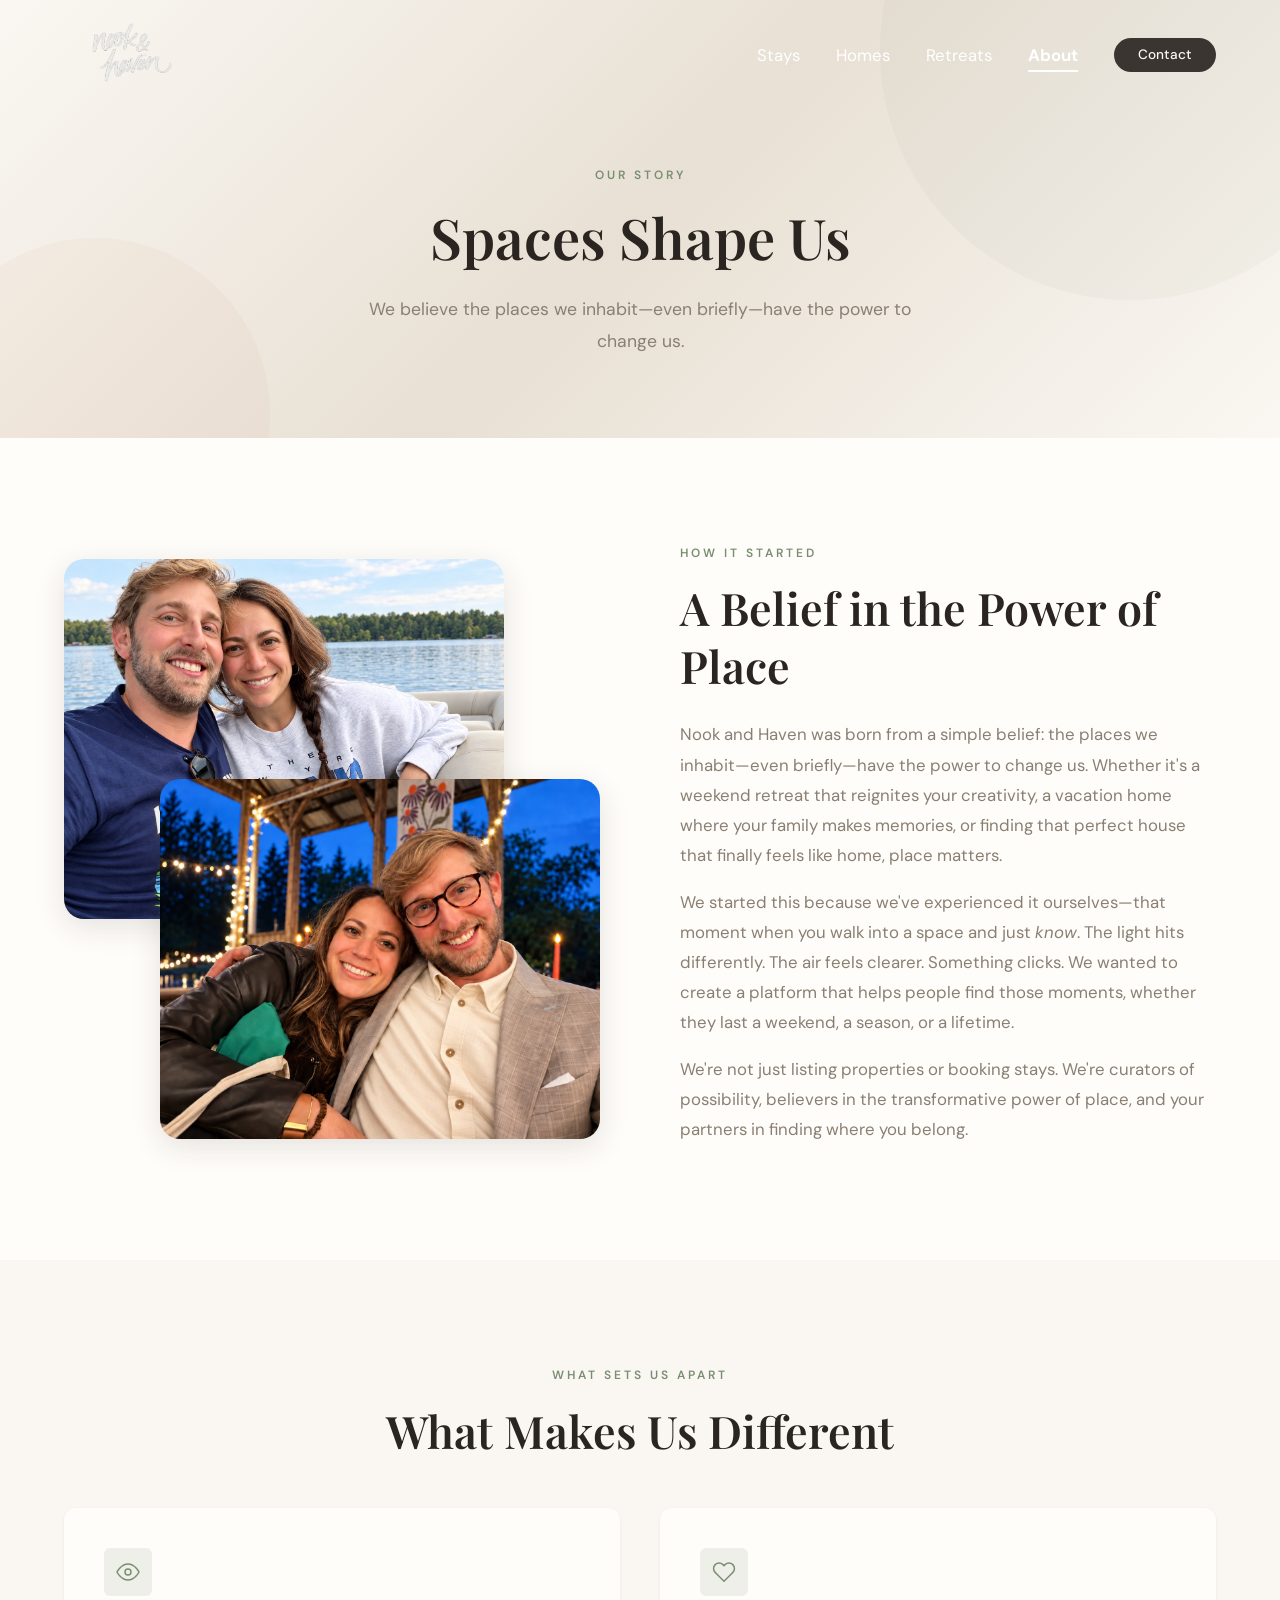
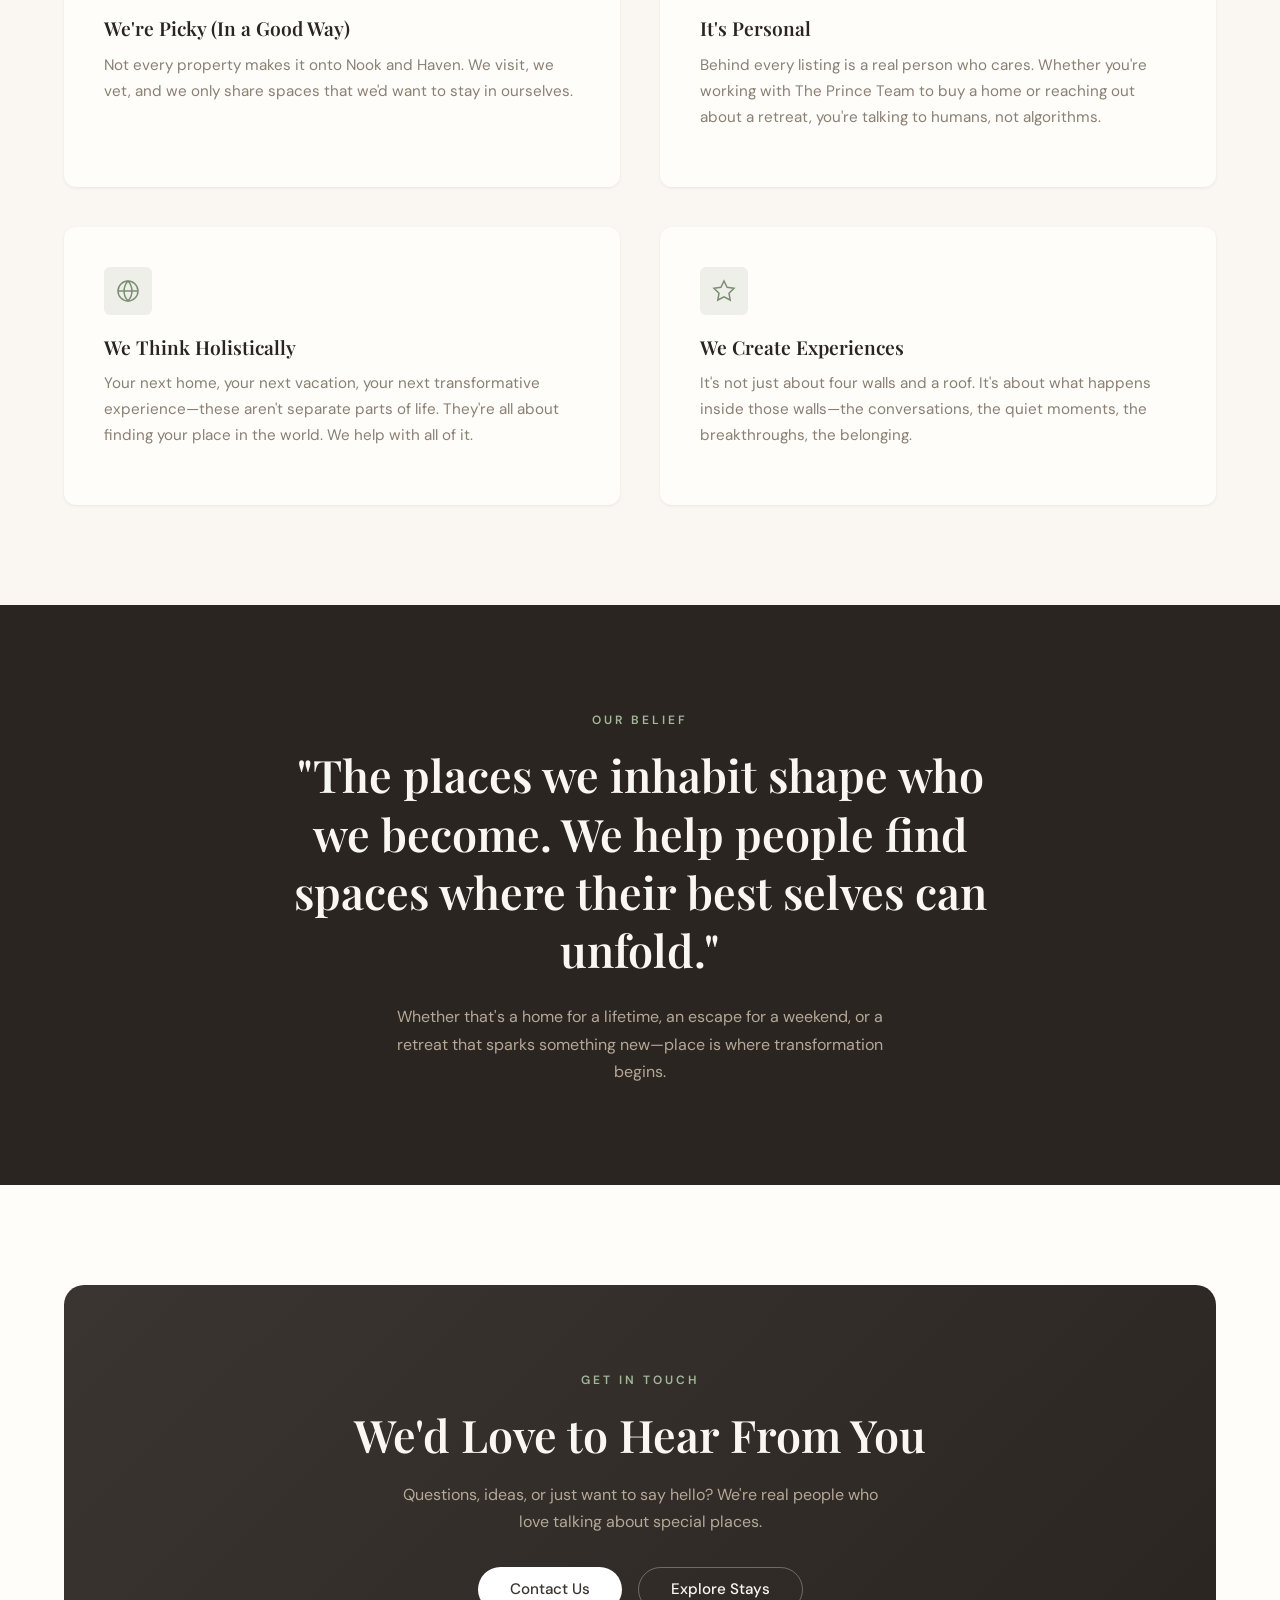
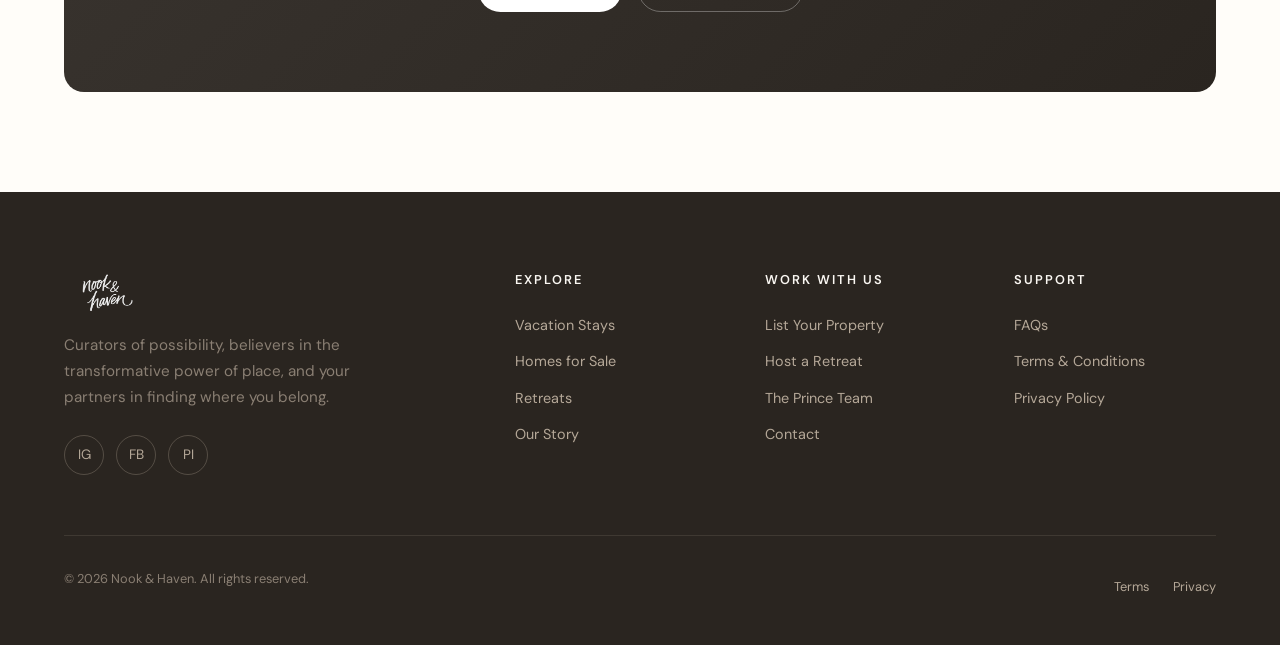
==== commit 52bb4ed3: "Add founder photos to About page" ====
--- a/about.html
+++ b/about.html
@@ -44,7 +44,10 @@
   <section class="section section--white">
     <div class="container">
       <div class="about-story">
-        <div class="about-story__image" style="background-image: url('https://images.unsplash.com/photo-1600585154340-be6161a56a0c?w=800&q=80'); background-color: var(--color-sand);"></div>
+        <div class="about-story__photos">
+          <img class="about-story__image about-story__image--lake" src="images/about-founders.jpg" alt="The Nook and Haven founders enjoying a day together on the lake">
+          <img class="about-story__image about-story__image--evening" src="images/about-founders-evening.jpg" alt="The Nook and Haven founders together at an evening celebration">
+        </div>
         <div class="about-story__content">
           <span class="section-label">How It Started</span>
           <h2>A Belief in the Power of Place</h2>
--- a/styles.css
+++ b/styles.css
@@ -959,12 +959,31 @@
   align-items: center;
 }
 
+.about-story__photos {
+  position: relative;
+  height: 580px;
+}
+
 .about-story__image {
+  position: absolute;
+  display: block;
+  width: 82%;
+  height: 360px;
   border-radius: var(--radius-lg);
-  height: 500px;
-  background-size: cover;
-  background-position: center;
+  object-fit: cover;
+  object-position: center;
   box-shadow: var(--shadow-lg);
+}
+
+.about-story__image--lake {
+  top: 0;
+  left: 0;
+}
+
+.about-story__image--evening {
+  right: 0;
+  bottom: 0;
+  z-index: 1;
 }
 
 .about-story__content h2 {
@@ -1455,7 +1474,8 @@
   .listings-grid { grid-template-columns: repeat(2, 1fr); }
   .testimonials-grid { grid-template-columns: 1fr; }
   .about-story { grid-template-columns: 1fr; gap: 40px; }
-  .about-story__image { height: 350px; }
+  .about-story__photos { height: 520px; }
+  .about-story__image { height: 320px; }
   .footer__grid { grid-template-columns: 1fr 1fr; }
   .retreat-card { grid-template-columns: 1fr; }
   .retreat-card__image { min-height: 240px; }
@@ -1466,6 +1486,9 @@
 
 @media (max-width: 768px) {
   .section { padding: 60px 0; }
+
+  .about-story__photos { height: 420px; }
+  .about-story__image { width: 90%; height: 260px; }
 
   .nav__links { display: none; }
   .nav__links.open {
